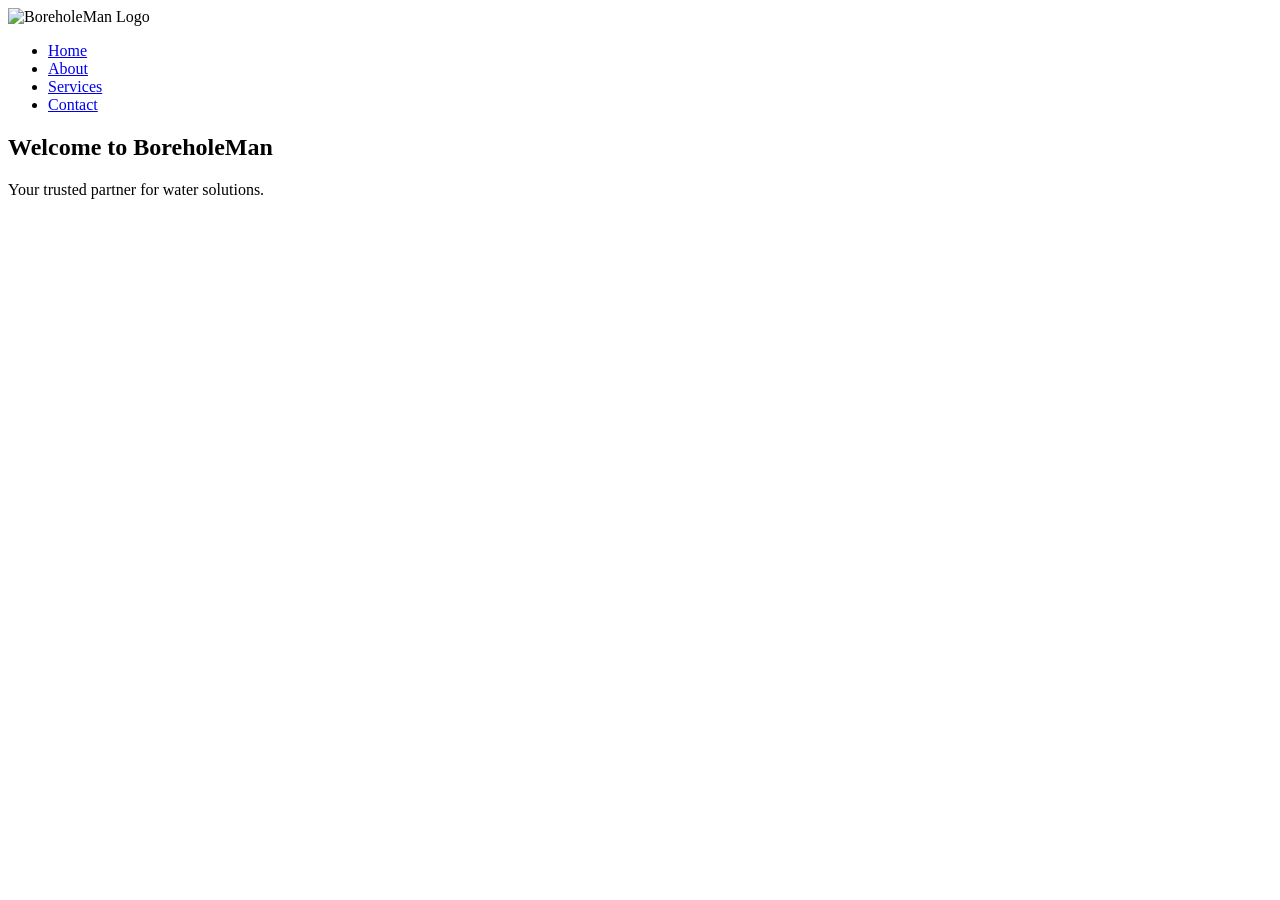
==== index.html @ 6051130b "Create index.html" ====
<!DOCTYPE html>
<html lang="en">
<head>
    <meta charset="UTF-8">
    <meta name="viewport" content="width=device-width, initial-scale=1.0">
    <link rel="stylesheet" href="styles.css">
    <title>BoreholeMan - Home</title>
</head>
<body>
    <header>
        <img src="logo.png" alt="BoreholeMan Logo">
        <nav>
            <ul>
                <li><a href="index.html">Home</a></li>
                <li><a href="about.html">About</a></li>
                <li><a href="services.html">Services</a></li>
                <li><a href="contact.html">Contact</a></li>
            </ul>
        </nav>
    </header>
    <section class="hero">
        <h1>Welcome to BoreholeMan</h1>
        <p>Your trusted partner for water solutions.</p>
    </section>
    <script src="script.js"></script>
</body>
</html>
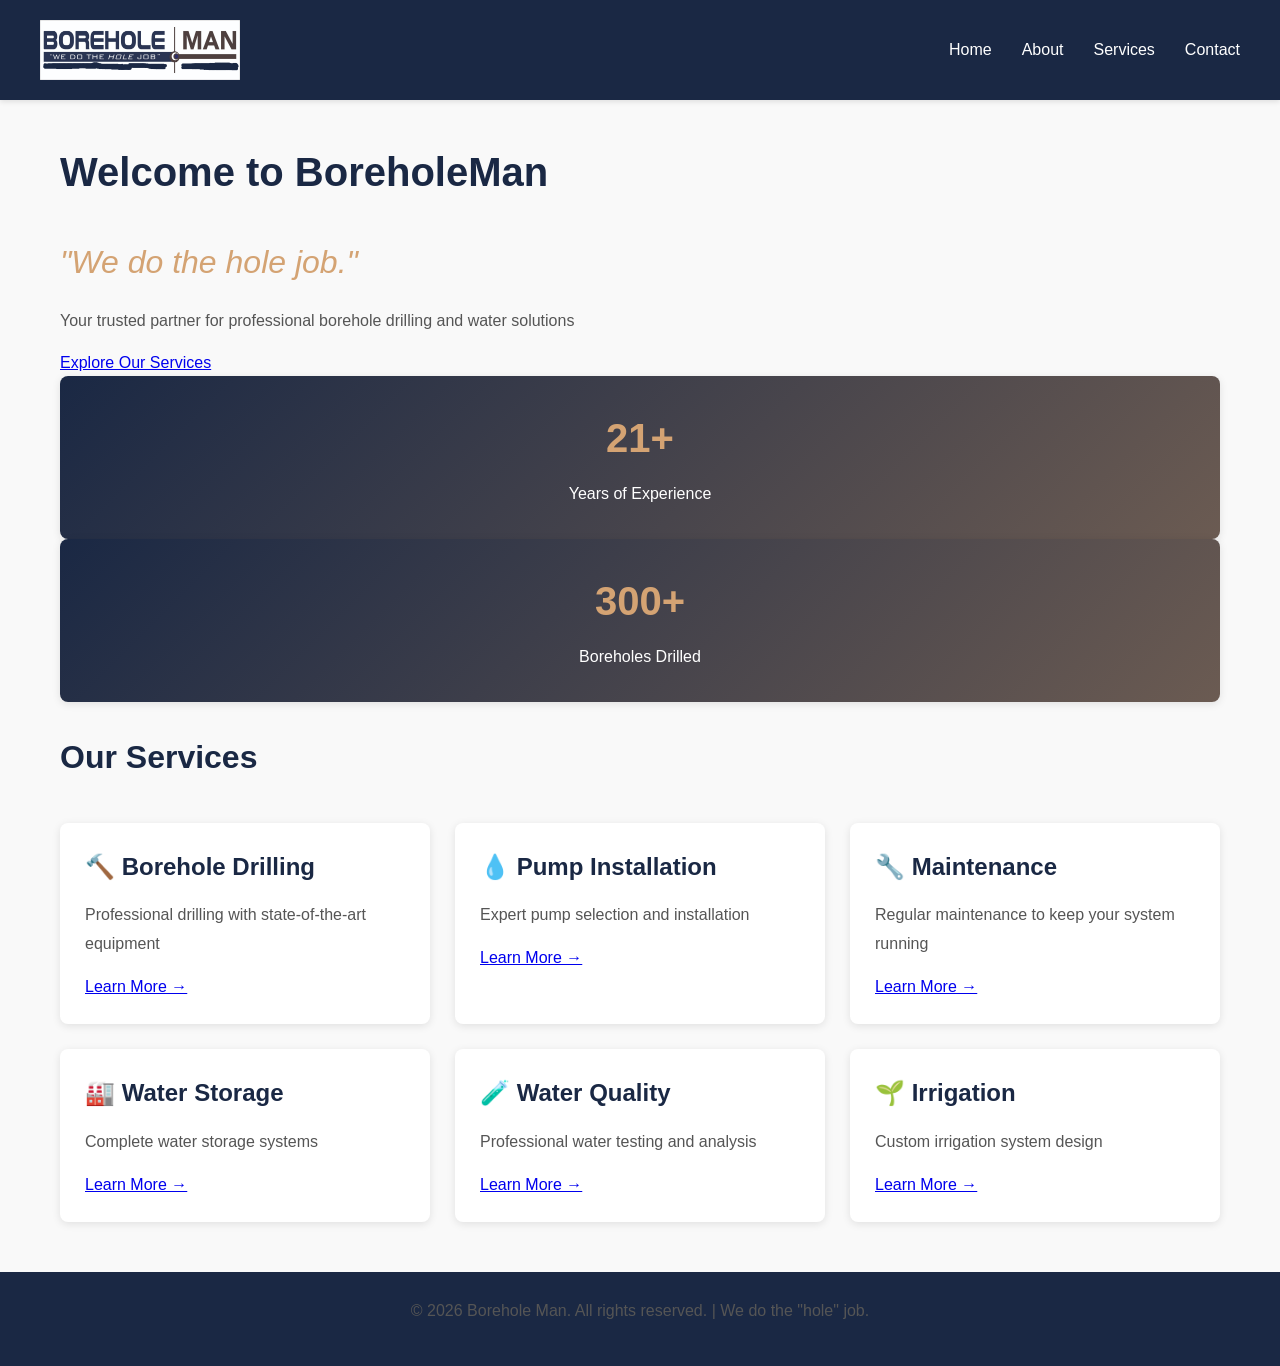
==== commit f6d54131: "Enhance homepage layout with new sections Added new sections for hero content, statistics, and servi" ====
--- a/index.html
+++ b/index.html
@@ -3,12 +3,12 @@
 <head>
     <meta charset="UTF-8">
     <meta name="viewport" content="width=device-width, initial-scale=1.0">
+    <title>Borehole Man - Professional Borehole Drilling & Water Solutions</title>
     <link rel="stylesheet" href="styles.css">
-    <title>BoreholeMan - Home</title>
 </head>
 <body>
     <header>
-        <img src="logo.png" alt="BoreholeMan Logo">
+        <img src="logo.png" alt="BoreholeMan Logo" class="logo">
         <nav>
             <ul>
                 <li><a href="index.html">Home</a></li>
@@ -18,10 +18,69 @@
             </ul>
         </nav>
     </header>
-    <section class="hero">
-        <h1>Welcome to BoreholeMan</h1>
-        <p>Your trusted partner for water solutions.</p>
-    </section>
+
+    <main>
+        <section class="hero">
+            <div class="hero-content">
+                <h1>Welcome to BoreholeMan</h1>
+                <p class="tagline">"We do the hole job."</p>
+                <p class="hero-subtitle">Your trusted partner for professional borehole drilling and water solutions</p>
+                <a href="services.html" class="cta-button">Explore Our Services</a>
+            </div>
+        </section>
+
+        <section class="stats-section">
+            <div class="stat-box">
+                <h3>21+</h3>
+                <p>Years of Experience</p>
+            </div>
+            <div class="stat-box">
+                <h3>300+</h3>
+                <p>Boreholes Drilled</p>
+            </div>
+        </section>
+
+        <section class="services-preview">
+            <h2>Our Services</h2>
+            <div class="services-grid">
+                <div class="service-card">
+                    <h3>🔨 Borehole Drilling</h3>
+                    <p>Professional drilling with state-of-the-art equipment</p>
+                    <a href="services.html" class="learn-more">Learn More →</a>
+                </div>
+                <div class="service-card">
+                    <h3>💧 Pump Installation</h3>
+                    <p>Expert pump selection and installation</p>
+                    <a href="services.html" class="learn-more">Learn More →</a>
+                </div>
+                <div class="service-card">
+                    <h3>🔧 Maintenance</h3>
+                    <p>Regular maintenance to keep your system running</p>
+                    <a href="services.html" class="learn-more">Learn More →</a>
+                </div>
+                <div class="service-card">
+                    <h3>🏭 Water Storage</h3>
+                    <p>Complete water storage systems</p>
+                    <a href="services.html" class="learn-more">Learn More →</a>
+                </div>
+                <div class="service-card">
+                    <h3>🧪 Water Quality</h3>
+                    <p>Professional water testing and analysis</p>
+                    <a href="services.html" class="learn-more">Learn More →</a>
+                </div>
+                <div class="service-card">
+                    <h3>🌱 Irrigation</h3>
+                    <p>Custom irrigation system design</p>
+                    <a href="services.html" class="learn-more">Learn More →</a>
+                </div>
+            </div>
+        </section>
+    </main>
+
+    <footer>
+        <p>&copy; 2026 Borehole Man. All rights reserved. | We do the "hole" job.</p>
+    </footer>
+
     <script src="script.js"></script>
 </body>
-</html>+</html>
--- a/styles.css
+++ b/styles.css
@@ -0,0 +1,325 @@
+* {
+    margin: 0;
+    padding: 0;
+    box-sizing: border-box;
+}
+
+body {
+    font-family: 'Segoe UI', Tahoma, Geneva, Verdana, sans-serif;
+    line-height: 1.6;
+    color: #333;
+    background-color: #f9f9f9;
+}
+
+header {
+    background-color: #1a2844;
+    color: white;
+    padding: 20px 40px;
+    display: flex;
+    align-items: center;
+    justify-content: space-between;
+    box-shadow: 0 2px 5px rgba(0,0,0,0.1);
+}
+
+header img {
+    height: 60px;
+    max-width: 200px;
+}
+
+nav ul {
+    list-style: none;
+    display: flex;
+    gap: 30px;
+}
+
+nav a {
+    color: white;
+    text-decoration: none;
+    font-weight: 500;
+    transition: color 0.3s ease;
+}
+
+nav a:hover {
+    color: #d4a373;
+}
+
+main {
+    max-width: 1200px;
+    margin: 40px auto;
+    padding: 0 20px;
+}
+
+h1 {
+    color: #1a2844;
+    margin-bottom: 30px;
+    font-size: 2.5em;
+}
+
+h2 {
+    color: #1a2844;
+    margin-top: 30px;
+    margin-bottom: 15px;
+    font-size: 2em;
+}
+
+h3, h4, h5 {
+    color: #1a2844;
+}
+
+p {
+    margin-bottom: 15px;
+    color: #555;
+    line-height: 1.8;
+}
+
+.services-grid {
+    display: grid;
+    grid-template-columns: repeat(auto-fit, minmax(300px, 1fr));
+    gap: 25px;
+    margin: 40px 0;
+}
+
+.service-card {
+    background: white;
+    padding: 25px;
+    border-radius: 8px;
+    box-shadow: 0 2px 8px rgba(0,0,0,0.1);
+    transition: transform 0.3s ease, box-shadow 0.3s ease;
+}
+
+.service-card:hover {
+    transform: translateY(-5px);
+    box-shadow: 0 5px 15px rgba(0,0,0,0.15);
+}
+
+.service-card h3 {
+    color: #1a2844;
+    margin-bottom: 15px;
+    font-size: 1.5em;
+}
+
+.toggle-btn {
+    background-color: #1a2844;
+    color: white;
+    border: none;
+    padding: 10px 20px;
+    border-radius: 4px;
+    cursor: pointer;
+    font-weight: 500;
+    transition: background-color 0.3s ease;
+    margin-top: 10px;
+}
+
+.toggle-btn:hover {
+    background-color: #d4a373;
+}
+
+.service-details {
+    display: none;
+    margin-top: 15px;
+    padding-top: 15px;
+    border-top: 2px solid #f0f0f0;
+    color: #555;
+}
+
+.service-details h4 {
+    color: #1a2844;
+    margin: 15px 0 10px 0;
+    font-size: 1.2em;
+}
+
+.service-details h5 {
+    color: #6b5b52;
+    margin: 10px 0 5px 0;
+    font-size: 1em;
+    font-weight: 600;
+}
+
+.service-details ul {
+    margin-left: 20px;
+    margin-bottom: 10px;
+}
+
+.service-details li {
+    margin-bottom: 8px;
+    color: #555;
+}
+
+.stats {
+    display: flex;
+    gap: 40px;
+    margin: 50px 0;
+    justify-content: center;
+    flex-wrap: wrap;
+}
+
+.stat-box {
+    background: linear-gradient(135deg, #1a2844 0%, #6b5b52 100%);
+    color: white;
+    padding: 30px;
+    text-align: center;
+    border-radius: 8px;
+    flex: 1;
+    min-width: 150px;
+    box-shadow: 0 2px 8px rgba(0,0,0,0.1);
+}
+
+.stat-box h3 {
+    color: #d4a373;
+    font-size: 2.5em;
+    margin-bottom: 10px;
+}
+
+.stat-box p {
+    color: white;
+    margin: 0;
+}
+
+.contact-info {
+    display: grid;
+    grid-template-columns: repeat(auto-fit, minmax(250px, 1fr));
+    gap: 25px;
+    margin: 40px 0;
+}
+
+.contact-box {
+    background: white;
+    padding: 30px;
+    border-left: 5px solid #1a2844;
+    border-radius: 4px;
+    box-shadow: 0 2px 8px rgba(0,0,0,0.1);
+}
+
+.contact-box h3 {
+    color: #1a2844;
+    margin-bottom: 15px;
+    font-size: 1.2em;
+}
+
+.contact-box a {
+    color: #1a2844;
+    text-decoration: none;
+    font-size: 1.1em;
+    font-weight: bold;
+    transition: color 0.3s ease;
+}
+
+.contact-box a:hover {
+    color: #d4a373;
+}
+
+.contact-form-section {
+    background: white;
+    margin: 40px 0;
+    padding: 40px;
+    border-radius: 8px;
+    box-shadow: 0 2px 8px rgba(0,0,0,0.1);
+}
+
+.form-group {
+    margin-bottom: 20px;
+}
+
+label {
+    display: block;
+    margin-bottom: 8px;
+    font-weight: 500;
+    color: #1a2844;
+}
+
+input, textarea, select {
+    width: 100%;
+    padding: 12px;
+    border: 1px solid #ddd;
+    border-radius: 4px;
+    font-family: Arial, sans-serif;
+    font-size: 1em;
+}
+
+input:focus, textarea:focus, select:focus {
+    outline: none;
+    border-color: #1a2844;
+    box-shadow: 0 0 5px rgba(26, 40, 68, 0.2);
+}
+
+textarea {
+    resize: vertical;
+}
+
+.submit-btn {
+    background-color: #1a2844;
+    color: white;
+    padding: 12px 30px;
+    border: none;
+    cursor: pointer;
+    font-size: 1em;
+    font-weight: bold;
+    border-radius: 4px;
+    transition: background-color 0.3s ease;
+}
+
+.submit-btn:hover {
+    background-color: #d4a373;
+}
+
+.tagline-section {
+    text-align: center;
+    margin: 50px 0;
+    padding: 40px;
+    background: linear-gradient(135deg, #1a2844 0%, #6b5b52 100%);
+    color: white;
+    border-radius: 8px;
+}
+
+.tagline {
+    font-size: 2em;
+    font-style: italic;
+    margin-top: 20px;
+    color: #d4a373;
+}
+
+footer {
+    background-color: #1a2844;
+    color: white;
+    text-align: center;
+    padding: 25px;
+    margin-top: 50px;
+}
+
+@media (max-width: 768px) {
+    header {
+        flex-direction: column;
+        gap: 15px;
+        padding: 20px;
+    }
+
+    nav ul {
+        flex-direction: column;
+        gap: 15px;
+        width: 100%;
+    }
+
+    h1 {
+        font-size: 2em;
+    }
+
+    h2 {
+        font-size: 1.5em;
+    }
+
+    .services-grid {
+        grid-template-columns: 1fr;
+    }
+
+    .stats {
+        flex-direction: column;
+    }
+
+    main {
+        padding: 0 10px;
+    }
+
+    .contact-form-section {
+        padding: 20px;
+    }
+}
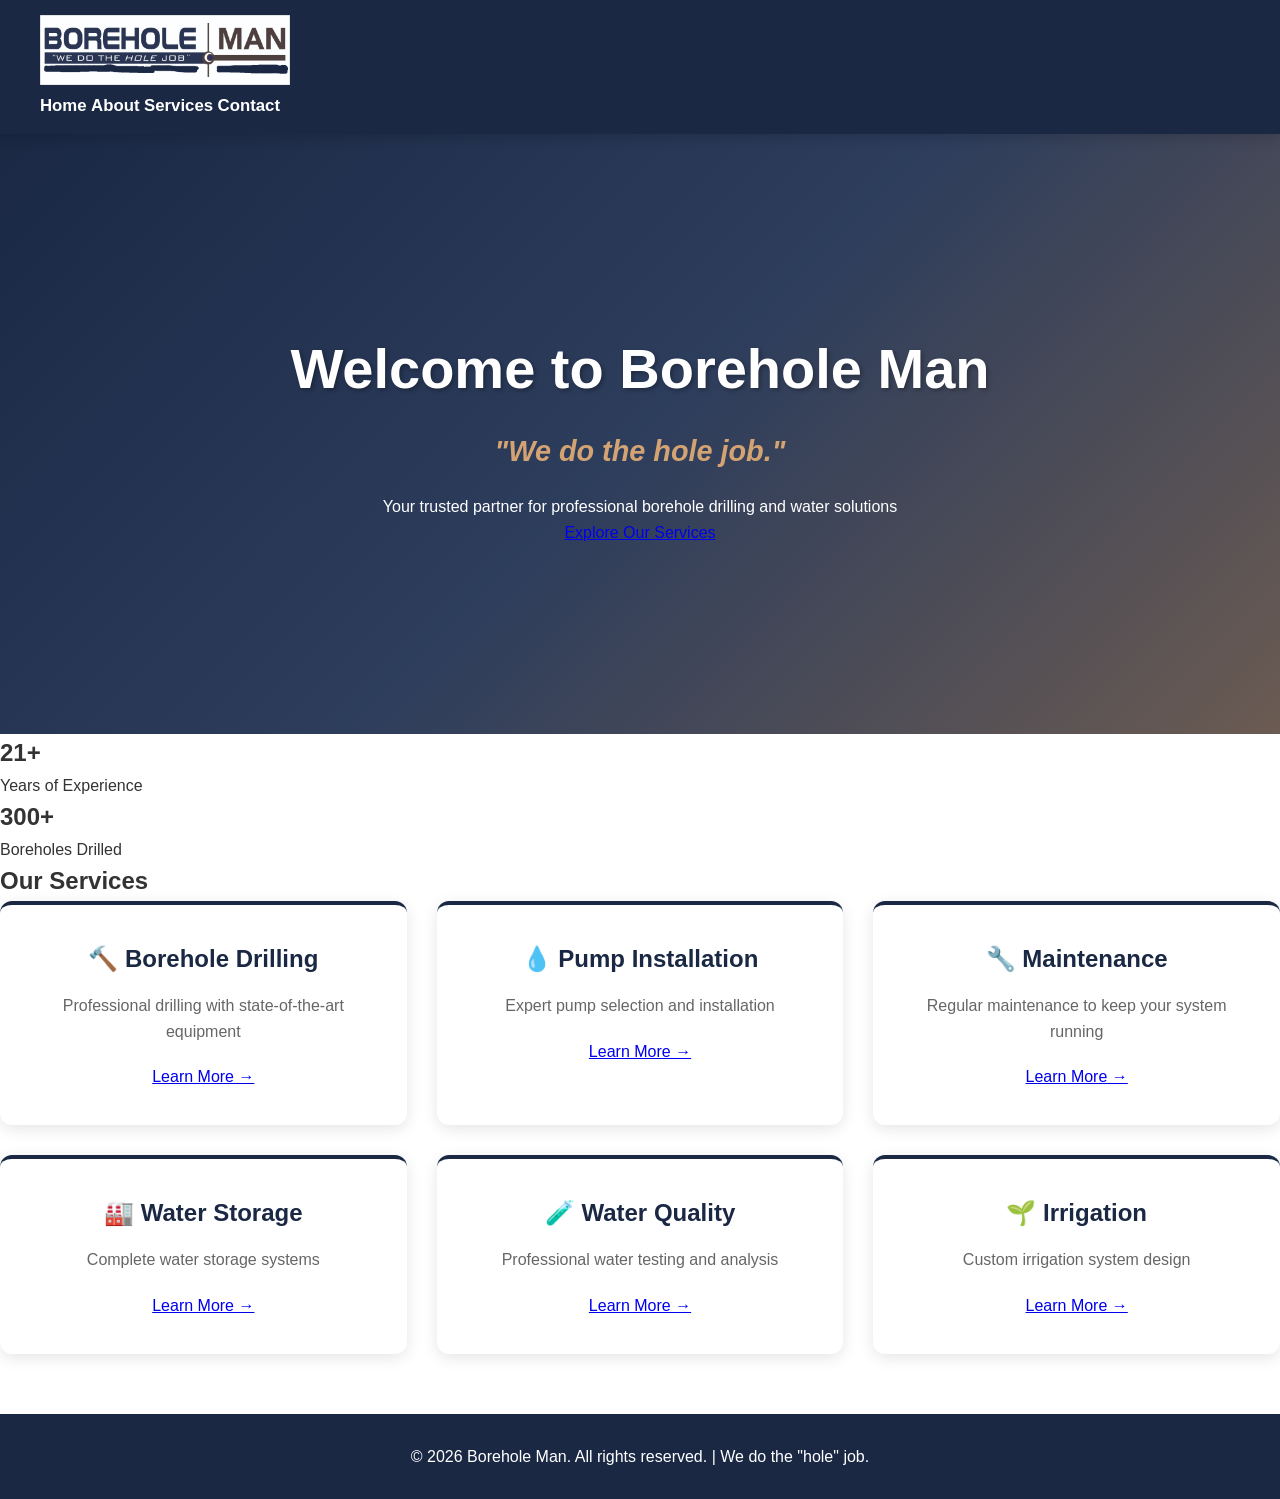
==== commit 818564e7: "Refactor header and hero section layout" ====
--- a/index.html
+++ b/index.html
@@ -3,84 +3,80 @@
 <head>
     <meta charset="UTF-8">
     <meta name="viewport" content="width=device-width, initial-scale=1.0">
-    <title>Borehole Man - Professional Borehole Drilling & Water Solutions</title>
+    <title>Borehole Man - Professional Borehole Drilling</title>
     <link rel="stylesheet" href="styles.css">
 </head>
 <body>
-    <header>
-        <img src="logo.png" alt="BoreholeMan Logo" class="logo">
-        <nav>
-            <ul>
-                <li><a href="index.html">Home</a></li>
-                <li><a href="about.html">About</a></li>
-                <li><a href="services.html">Services</a></li>
-                <li><a href="contact.html">Contact</a></li>
-            </ul>
-        </nav>
+    <header class="header">
+        <div class="header-container">
+            <img src="logo.png" alt="BoreholeMan Logo" class="logo">
+            <nav class="nav">
+                <a href="index.html" class="nav-link">Home</a>
+                <a href="about.html" class="nav-link">About</a>
+                <a href="services.html" class="nav-link">Services</a>
+                <a href="contact.html" class="nav-link">Contact</a>
+            </nav>
+        </div>
     </header>
 
-    <main>
-        <section class="hero">
-            <div class="hero-content">
-                <h1>Welcome to BoreholeMan</h1>
-                <p class="tagline">"We do the hole job."</p>
-                <p class="hero-subtitle">Your trusted partner for professional borehole drilling and water solutions</p>
-                <a href="services.html" class="cta-button">Explore Our Services</a>
+    <section class="hero">
+        <div class="hero-content">
+            <h1>Welcome to Borehole Man</h1>
+            <p class="tagline">"We do the hole job."</p>
+            <p class="description">Your trusted partner for professional borehole drilling and water solutions</p>
+            <a href="services.html" class="btn">Explore Our Services</a>
+        </div>
+    </section>
+
+    <section class="stats">
+        <div class="stat">
+            <h2>21+</h2>
+            <p>Years of Experience</p>
+        </div>
+        <div class="stat">
+            <h2>300+</h2>
+            <p>Boreholes Drilled</p>
+        </div>
+    </section>
+
+    <section class="services-section">
+        <h2>Our Services</h2>
+        <div class="services-grid">
+            <div class="service-card">
+                <h3>🔨 Borehole Drilling</h3>
+                <p>Professional drilling with state-of-the-art equipment</p>
+                <a href="services.html">Learn More →</a>
             </div>
-        </section>
-
-        <section class="stats-section">
-            <div class="stat-box">
-                <h3>21+</h3>
-                <p>Years of Experience</p>
+            <div class="service-card">
+                <h3>💧 Pump Installation</h3>
+                <p>Expert pump selection and installation</p>
+                <a href="services.html">Learn More →</a>
             </div>
-            <div class="stat-box">
-                <h3>300+</h3>
-                <p>Boreholes Drilled</p>
+            <div class="service-card">
+                <h3>🔧 Maintenance</h3>
+                <p>Regular maintenance to keep your system running</p>
+                <a href="services.html">Learn More →</a>
             </div>
-        </section>
-
-        <section class="services-preview">
-            <h2>Our Services</h2>
-            <div class="services-grid">
-                <div class="service-card">
-                    <h3>🔨 Borehole Drilling</h3>
-                    <p>Professional drilling with state-of-the-art equipment</p>
-                    <a href="services.html" class="learn-more">Learn More →</a>
-                </div>
-                <div class="service-card">
-                    <h3>💧 Pump Installation</h3>
-                    <p>Expert pump selection and installation</p>
-                    <a href="services.html" class="learn-more">Learn More →</a>
-                </div>
-                <div class="service-card">
-                    <h3>🔧 Maintenance</h3>
-                    <p>Regular maintenance to keep your system running</p>
-                    <a href="services.html" class="learn-more">Learn More →</a>
-                </div>
-                <div class="service-card">
-                    <h3>🏭 Water Storage</h3>
-                    <p>Complete water storage systems</p>
-                    <a href="services.html" class="learn-more">Learn More →</a>
-                </div>
-                <div class="service-card">
-                    <h3>🧪 Water Quality</h3>
-                    <p>Professional water testing and analysis</p>
-                    <a href="services.html" class="learn-more">Learn More →</a>
-                </div>
-                <div class="service-card">
-                    <h3>🌱 Irrigation</h3>
-                    <p>Custom irrigation system design</p>
-                    <a href="services.html" class="learn-more">Learn More →</a>
-                </div>
+            <div class="service-card">
+                <h3>🏭 Water Storage</h3>
+                <p>Complete water storage systems</p>
+                <a href="services.html">Learn More →</a>
             </div>
-        </section>
-    </main>
+            <div class="service-card">
+                <h3>🧪 Water Quality</h3>
+                <p>Professional water testing and analysis</p>
+                <a href="services.html">Learn More →</a>
+            </div>
+            <div class="service-card">
+                <h3>🌱 Irrigation</h3>
+                <p>Custom irrigation system design</p>
+                <a href="services.html">Learn More →</a>
+            </div>
+        </div>
+    </section>
 
     <footer>
         <p>&copy; 2026 Borehole Man. All rights reserved. | We do the "hole" job.</p>
     </footer>
-
-    <script src="script.js"></script>
 </body>
 </html>
--- a/styles.css
+++ b/styles.css
@@ -4,322 +4,302 @@
     box-sizing: border-box;
 }
 
+html {
+    scroll-behavior: smooth;
+}
+
 body {
     font-family: 'Segoe UI', Tahoma, Geneva, Verdana, sans-serif;
     line-height: 1.6;
     color: #333;
-    background-color: #f9f9f9;
-}
-
+    background-color: #ffffff;
+}
+
+/* HEADER & NAVIGATION */
 header {
     background-color: #1a2844;
     color: white;
-    padding: 20px 40px;
+    padding: 15px 40px;
     display: flex;
     align-items: center;
     justify-content: space-between;
-    box-shadow: 0 2px 5px rgba(0,0,0,0.1);
-}
-
-header img {
-    height: 60px;
-    max-width: 200px;
+    box-shadow: 0 4px 12px rgba(0,0,0,0.15);
+    position: sticky;
+    top: 0;
+    z-index: 100;
+}
+
+.logo {
+    height: 70px;
+    width: auto;
 }
 
 nav ul {
     list-style: none;
     display: flex;
-    gap: 30px;
+    gap: 40px;
 }
 
 nav a {
     color: white;
     text-decoration: none;
-    font-weight: 500;
+    font-weight: 600;
+    font-size: 1.05em;
     transition: color 0.3s ease;
+    border-bottom: 3px solid transparent;
+    padding-bottom: 5px;
 }
 
 nav a:hover {
     color: #d4a373;
-}
-
+    border-bottom: 3px solid #d4a373;
+}
+
+/* MAIN CONTENT */
 main {
-    max-width: 1200px;
-    margin: 40px auto;
-    padding: 0 20px;
-}
-
-h1 {
+    min-height: 100vh;
+}
+
+/* HERO SECTION */
+.hero {
+    background: linear-gradient(135deg, #1a2844 0%, #2d3d5c 50%, #6b5b52 100%);
+    color: white;
+    padding: 120px 40px;
+    text-align: center;
+    min-height: 600px;
+    display: flex;
+    align-items: center;
+    justify-content: center;
+}
+
+.hero-content h1 {
+    font-size: 3.5em;
+    margin-bottom: 15px;
+    font-weight: 700;
+    text-shadow: 2px 2px 4px rgba(0,0,0,0.3);
+}
+
+.tagline {
+    font-size: 1.8em;
+    font-style: italic;
+    color: #d4a373;
+    margin-bottom: 20px;
+    font-weight: 600;
+}
+
+.hero-subtitle {
+    font-size: 1.3em;
+    margin-bottom: 30px;
+    color: #e0e0e0;
+    max-width: 600px;
+    margin-left: auto;
+    margin-right: auto;
+}
+
+.cta-button {
+    display: inline-block;
+    background-color: #d4a373;
     color: #1a2844;
-    margin-bottom: 30px;
-    font-size: 2.5em;
-}
-
-h2 {
+    padding: 15px 40px;
+    text-decoration: none;
+    border-radius: 8px;
+    font-weight: 700;
+    font-size: 1.1em;
+    transition: all 0.3s ease;
+    box-shadow: 0 4px 15px rgba(212, 163, 115, 0.3);
+}
+
+.cta-button:hover {
+    background-color: #ffffff;
+    transform: translateY(-3px);
+    box-shadow: 0 6px 20px rgba(212, 163, 115, 0.5);
+}
+
+/* STATS SECTION */
+.stats-section {
+    display: grid;
+    grid-template-columns: repeat(auto-fit, minmax(200px, 1fr));
+    gap: 30px;
+    padding: 60px 40px;
+    background-color: #f5f5f5;
+    max-width: 1000px;
+    margin: 0 auto;
+}
+
+.stat-box {
+    background: linear-gradient(135deg, #1a2844 0%, #6b5b52 100%);
+    color: white;
+    padding: 40px 30px;
+    text-align: center;
+    border-radius: 12px;
+    box-shadow: 0 6px 20px rgba(26, 40, 68, 0.2);
+    transition: transform 0.3s ease, box-shadow 0.3s ease;
+}
+
+.stat-box:hover {
+    transform: translateY(-5px);
+    box-shadow: 0 8px 30px rgba(26, 40, 68, 0.3);
+}
+
+.stat-box h3 {
+    font-size: 2.8em;
+    color: #d4a373;
+    margin-bottom: 10px;
+}
+
+.stat-box p {
+    font-size: 1.1em;
+    color: #e0e0e0;
+}
+
+/* SERVICES PREVIEW */
+.services-preview {
+    padding: 80px 40px;
+    max-width: 1400px;
+    margin: 0 auto;
+}
+
+.services-preview h2 {
+    font-size: 2.8em;
     color: #1a2844;
-    margin-top: 30px;
-    margin-bottom: 15px;
-    font-size: 2em;
-}
-
-h3, h4, h5 {
-    color: #1a2844;
-}
-
-p {
-    margin-bottom: 15px;
-    color: #555;
-    line-height: 1.8;
+    text-align: center;
+    margin-bottom: 60px;
+    font-weight: 700;
 }
 
 .services-grid {
     display: grid;
-    grid-template-columns: repeat(auto-fit, minmax(300px, 1fr));
-    gap: 25px;
-    margin: 40px 0;
+    grid-template-columns: repeat(auto-fit, minmax(320px, 1fr));
+    gap: 30px;
 }
 
 .service-card {
     background: white;
-    padding: 25px;
-    border-radius: 8px;
-    box-shadow: 0 2px 8px rgba(0,0,0,0.1);
-    transition: transform 0.3s ease, box-shadow 0.3s ease;
+    padding: 35px 25px;
+    border-radius: 12px;
+    box-shadow: 0 4px 15px rgba(0,0,0,0.1);
+    transition: all 0.3s ease;
+    border-top: 4px solid #1a2844;
+    text-align: center;
 }
 
 .service-card:hover {
-    transform: translateY(-5px);
-    box-shadow: 0 5px 15px rgba(0,0,0,0.15);
+    transform: translateY(-8px);
+    box-shadow: 0 8px 30px rgba(26, 40, 68, 0.2);
+    border-top: 4px solid #d4a373;
 }
 
 .service-card h3 {
     color: #1a2844;
+    font-size: 1.5em;
     margin-bottom: 15px;
-    font-size: 1.5em;
-}
-
-.toggle-btn {
-    background-color: #1a2844;
-    color: white;
-    border: none;
-    padding: 10px 20px;
-    border-radius: 4px;
-    cursor: pointer;
-    font-weight: 500;
-    transition: background-color 0.3s ease;
-    margin-top: 10px;
-}
-
-.toggle-btn:hover {
-    background-color: #d4a373;
-}
-
-.service-details {
-    display: none;
-    margin-top: 15px;
-    padding-top: 15px;
-    border-top: 2px solid #f0f0f0;
-    color: #555;
-}
-
-.service-details h4 {
-    color: #1a2844;
-    margin: 15px 0 10px 0;
-    font-size: 1.2em;
-}
-
-.service-details h5 {
-    color: #6b5b52;
-    margin: 10px 0 5px 0;
+    font-weight: 600;
+}
+
+.service-card p {
+    color: #666;
+    margin-bottom: 20px;
     font-size: 1em;
-    font-weight: 600;
-}
-
-.service-details ul {
-    margin-left: 20px;
-    margin-bottom: 10px;
-}
-
-.service-details li {
-    margin-bottom: 8px;
-    color: #555;
-}
-
-.stats {
-    display: flex;
-    gap: 40px;
-    margin: 50px 0;
-    justify-content: center;
-    flex-wrap: wrap;
-}
-
-.stat-box {
-    background: linear-gradient(135deg, #1a2844 0%, #6b5b52 100%);
-    color: white;
-    padding: 30px;
-    text-align: center;
-    border-radius: 8px;
-    flex: 1;
-    min-width: 150px;
-    box-shadow: 0 2px 8px rgba(0,0,0,0.1);
-}
-
-.stat-box h3 {
-    color: #d4a373;
-    font-size: 2.5em;
-    margin-bottom: 10px;
-}
-
-.stat-box p {
-    color: white;
-    margin: 0;
-}
-
-.contact-info {
-    display: grid;
-    grid-template-columns: repeat(auto-fit, minmax(250px, 1fr));
-    gap: 25px;
-    margin: 40px 0;
-}
-
-.contact-box {
-    background: white;
-    padding: 30px;
-    border-left: 5px solid #1a2844;
-    border-radius: 4px;
-    box-shadow: 0 2px 8px rgba(0,0,0,0.1);
-}
-
-.contact-box h3 {
-    color: #1a2844;
-    margin-bottom: 15px;
-    font-size: 1.2em;
-}
-
-.contact-box a {
+}
+
+.learn-more {
+    display: inline-block;
     color: #1a2844;
     text-decoration: none;
-    font-size: 1.1em;
-    font-weight: bold;
+    font-weight: 600;
     transition: color 0.3s ease;
 }
 
-.contact-box a:hover {
+.learn-more:hover {
     color: #d4a373;
 }
 
-.contact-form-section {
-    background: white;
-    margin: 40px 0;
-    padding: 40px;
-    border-radius: 8px;
-    box-shadow: 0 2px 8px rgba(0,0,0,0.1);
-}
-
-.form-group {
-    margin-bottom: 20px;
-}
-
-label {
-    display: block;
-    margin-bottom: 8px;
-    font-weight: 500;
-    color: #1a2844;
-}
-
-input, textarea, select {
-    width: 100%;
-    padding: 12px;
-    border: 1px solid #ddd;
-    border-radius: 4px;
-    font-family: Arial, sans-serif;
-    font-size: 1em;
-}
-
-input:focus, textarea:focus, select:focus {
-    outline: none;
-    border-color: #1a2844;
-    box-shadow: 0 0 5px rgba(26, 40, 68, 0.2);
-}
-
-textarea {
-    resize: vertical;
-}
-
-.submit-btn {
-    background-color: #1a2844;
-    color: white;
-    padding: 12px 30px;
-    border: none;
-    cursor: pointer;
-    font-size: 1em;
-    font-weight: bold;
-    border-radius: 4px;
-    transition: background-color 0.3s ease;
-}
-
-.submit-btn:hover {
-    background-color: #d4a373;
-}
-
-.tagline-section {
-    text-align: center;
-    margin: 50px 0;
-    padding: 40px;
-    background: linear-gradient(135deg, #1a2844 0%, #6b5b52 100%);
-    color: white;
-    border-radius: 8px;
-}
-
-.tagline {
-    font-size: 2em;
-    font-style: italic;
-    margin-top: 20px;
-    color: #d4a373;
-}
-
+/* FOOTER */
 footer {
     background-color: #1a2844;
     color: white;
     text-align: center;
-    padding: 25px;
-    margin-top: 50px;
+    padding: 30px 40px;
+    margin-top: 60px;
+    font-weight: 500;
+}
+
+/* RESPONSIVE DESIGN */
+@media (max-width: 1024px) {
+    header {
+        padding: 15px 20px;
+    }
+
+    nav ul {
+        gap: 20px;
+    }
+
+    .hero-content h1 {
+        font-size: 2.5em;
+    }
+
+    .services-preview {
+        padding: 60px 20px;
+    }
+
+    .services-preview h2 {
+        font-size: 2.2em;
+    }
 }
 
 @media (max-width: 768px) {
     header {
         flex-direction: column;
         gap: 15px;
-        padding: 20px;
+        padding: 15px;
     }
 
     nav ul {
         flex-direction: column;
-        gap: 15px;
-        width: 100%;
-    }
-
-    h1 {
+        gap: 10px;
+        text-align: center;
+    }
+
+    .hero {
+        padding: 60px 20px;
+        min-height: 400px;
+    }
+
+    .hero-content h1 {
         font-size: 2em;
     }
 
-    h2 {
-        font-size: 1.5em;
+    .tagline {
+        font-size: 1.3em;
+    }
+
+    .hero-subtitle {
+        font-size: 1em;
+    }
+
+    .cta-button {
+        padding: 12px 30px;
+        font-size: 1em;
     }
 
     .services-grid {
         grid-template-columns: 1fr;
     }
 
-    .stats {
-        flex-direction: column;
-    }
-
-    main {
-        padding: 0 10px;
-    }
-
-    .contact-form-section {
-        padding: 20px;
-    }
-}
+    .stats-section {
+        grid-template-columns: 1fr;
+        padding: 40px 20px;
+    }
+
+    .service-card {
+        padding: 25px 20px;
+    }
+
+    .services-preview {
+        padding: 40px 20px;
+    }
+
+    .services-preview h2 {
+        font-size: 1.8em;
+    }
+}
